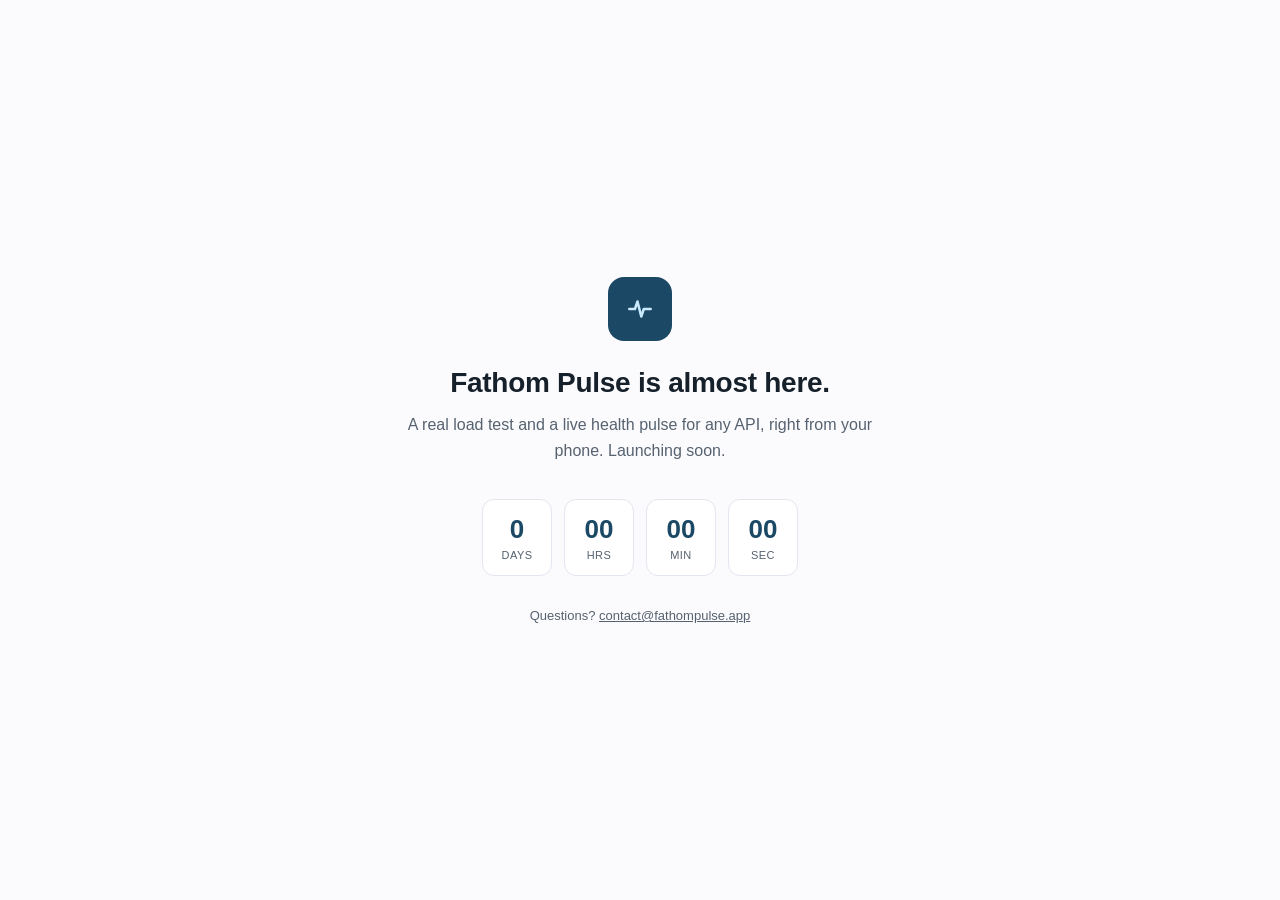
==== index.html @ 9a53a2c8 "Coming-soon countdown page History intentionally starts fresh here - the full site (screenshots, cop" ====
<!doctype html>
<html lang="en">
<head>
<meta charset="utf-8" />
<meta name="viewport" content="width=device-width, initial-scale=1" />
<title>Fathom Pulse - Coming soon</title>
<meta name="description" content="Fathom Pulse: turn any Postman collection into a real load test and a live health pulse, right from your phone. Launching soon." />
<link rel="icon" href="data:image/svg+xml,<svg xmlns=%22http://www.w3.org/2000/svg%22 viewBox=%220 0 108 108%22><rect width=%22108%22 height=%22108%22 rx=%2222%22 fill=%22%231b4965%22/><path d=%22M20 54 L38 54 L46 30 L58 78 L66 54 L88 54%22 fill=%22none%22 stroke=%22%23cae9ff%22 stroke-width=%226%22 stroke-linecap=%22round%22 stroke-linejoin=%22round%22/></svg>" />
<style>
  :root {
    --brand: #1b4965;
    --accent: #5fa8d3;
    --accent-soft: #cae9ff;
    --bg: #fbfbfe;
    --surface: #ffffff;
    --border: #e2e6ee;
    --text: #16202a;
    --text-muted: #56626f;
  }
  @media (prefers-color-scheme: dark) {
    :root {
      --bg: #0e1520;
      --surface: #141d29;
      --border: #263140;
      --text: #eaf0f6;
      --text-muted: #9aa8b6;
      --accent: #7cbde0;
      --accent-soft: #234258;
    }
  }
  * { box-sizing: border-box; }
  body {
    margin: 0;
    min-height: 100vh;
    display: flex;
    align-items: center;
    justify-content: center;
    background: var(--bg);
    color: var(--text);
    font-family: -apple-system, BlinkMacSystemFont, "Segoe UI", Roboto, Helvetica, Arial, sans-serif;
    padding: 24px;
  }
  .card {
    max-width: 480px;
    width: 100%;
    text-align: center;
  }
  .mark {
    width: 64px;
    height: 64px;
    border-radius: 16px;
    background: var(--brand);
    display: inline-flex;
    align-items: center;
    justify-content: center;
    margin-bottom: 24px;
  }
  .mark svg { width: 34px; height: 34px; }
  h1 {
    font-size: 28px;
    line-height: 1.25;
    margin: 0 0 12px;
    letter-spacing: -0.01em;
  }
  p.lead {
    color: var(--text-muted);
    font-size: 16px;
    line-height: 1.6;
    margin: 0 0 36px;
  }
  .countdown {
    display: flex;
    gap: 12px;
    justify-content: center;
    margin-bottom: 32px;
  }
  .unit {
    background: var(--surface);
    border: 1px solid var(--border);
    border-radius: 12px;
    padding: 14px 4px;
    width: 70px;
  }
  .unit .num {
    font-size: 26px;
    font-weight: 700;
    font-variant-numeric: tabular-nums;
    color: var(--brand);
  }
  @media (prefers-color-scheme: dark) {
    .unit .num { color: var(--accent); }
  }
  .unit .label {
    font-size: 11px;
    text-transform: uppercase;
    letter-spacing: 0.04em;
    color: var(--text-muted);
    margin-top: 4px;
  }
  .footer {
    font-size: 13px;
    color: var(--text-muted);
  }
  .footer a { color: var(--text-muted); }
</style>
</head>
<body>

<div class="card">
  <span class="mark">
    <svg viewBox="0 0 108 108" fill="none" xmlns="http://www.w3.org/2000/svg">
      <path d="M20 54 L38 54 L46 30 L58 78 L66 54 L88 54" stroke="#cae9ff" stroke-width="8" stroke-linecap="round" stroke-linejoin="round" />
    </svg>
  </span>
  <h1>Fathom Pulse is almost here.</h1>
  <p class="lead">A real load test and a live health pulse for any API, right from your phone. Launching soon.</p>

  <div class="countdown" id="countdown">
    <div class="unit"><div class="num" id="cd-days">-</div><div class="label">Days</div></div>
    <div class="unit"><div class="num" id="cd-hours">-</div><div class="label">Hrs</div></div>
    <div class="unit"><div class="num" id="cd-mins">-</div><div class="label">Min</div></div>
    <div class="unit"><div class="num" id="cd-secs">-</div><div class="label">Sec</div></div>
  </div>

  <div class="footer">
    Questions? <a href="mailto:contact@fathompulse.app">contact@fathompulse.app</a>
  </div>
</div>

<script>
  // Placeholder launch date - update this once a real date is locked in.
  var LAUNCH = new Date("2026-10-05T12:00:00Z").getTime();

  function tick() {
    var now = Date.now();
    var diff = Math.max(0, LAUNCH - now);
    var days = Math.floor(diff / 86400000);
    var hours = Math.floor((diff % 86400000) / 3600000);
    var mins = Math.floor((diff % 3600000) / 60000);
    var secs = Math.floor((diff % 60000) / 1000);
    document.getElementById("cd-days").textContent = days;
    document.getElementById("cd-hours").textContent = String(hours).padStart(2, "0");
    document.getElementById("cd-mins").textContent = String(mins).padStart(2, "0");
    document.getElementById("cd-secs").textContent = String(secs).padStart(2, "0");
  }
  tick();
  setInterval(tick, 1000);
</script>

</body>
</html>
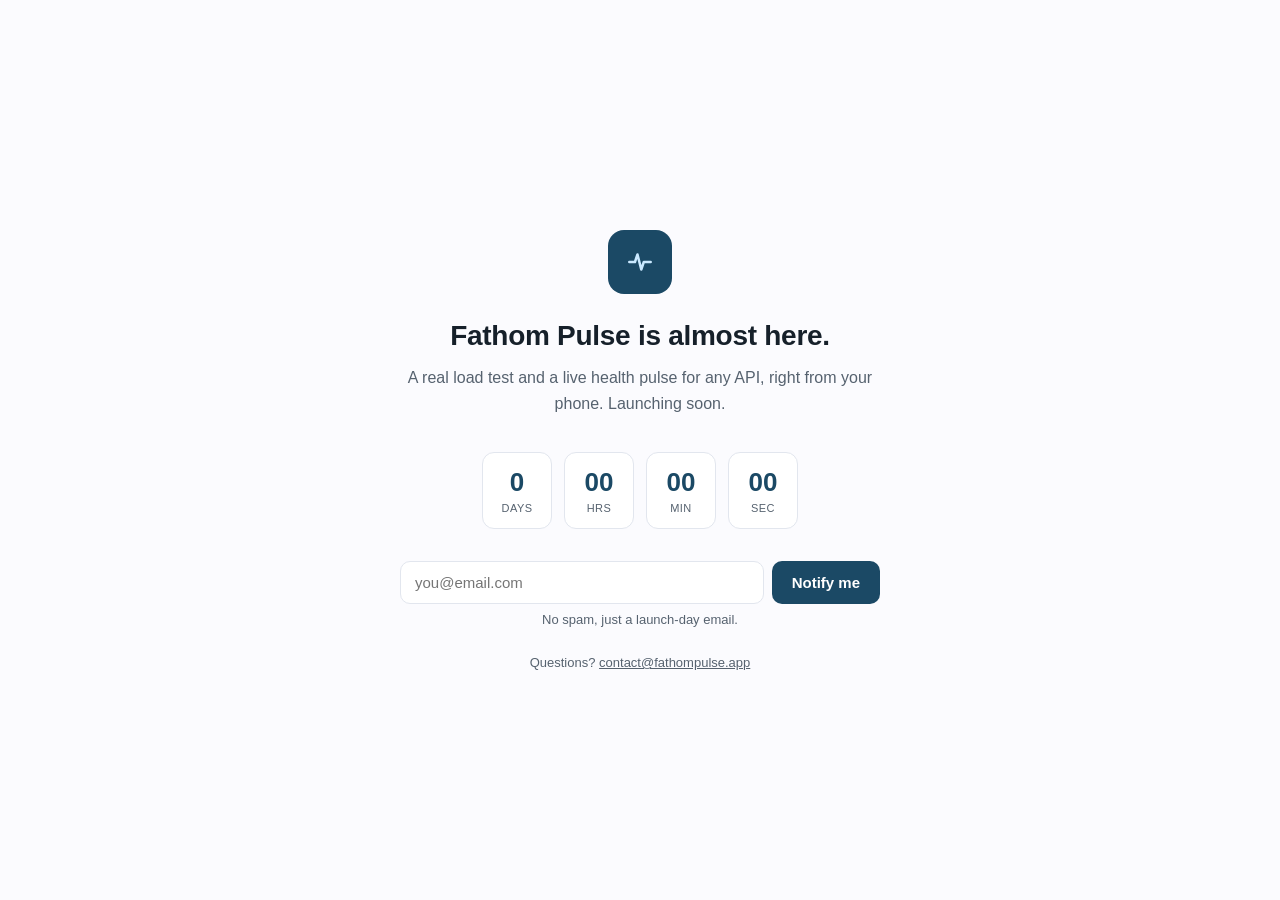
==== commit cbcff9c3: "Fathom Pulse coming soon" ====
--- a/index.html
+++ b/index.html
@@ -102,6 +102,44 @@
     color: var(--text-muted);
   }
   .footer a { color: var(--text-muted); }
+  .waitlist {
+    display: flex;
+    gap: 8px;
+    margin-bottom: 20px;
+  }
+  .waitlist input[type="email"] {
+    flex: 1;
+    min-width: 0;
+    padding: 12px 14px;
+    border-radius: 10px;
+    border: 1px solid var(--border);
+    background: var(--surface);
+    color: var(--text);
+    font-size: 15px;
+    font-family: inherit;
+  }
+  .waitlist input[type="email"]:focus {
+    outline: 2px solid var(--accent);
+    outline-offset: 1px;
+  }
+  .waitlist button {
+    padding: 12px 20px;
+    border-radius: 10px;
+    border: none;
+    background: var(--brand);
+    color: #fff;
+    font-size: 15px;
+    font-weight: 600;
+    font-family: inherit;
+    cursor: pointer;
+    white-space: nowrap;
+  }
+  .waitlist button:hover { opacity: 0.92; }
+  .waitlist-note {
+    font-size: 13px;
+    color: var(--text-muted);
+    margin: -12px 0 28px;
+  }
 </style>
 </head>
 <body>
@@ -122,14 +160,20 @@
     <div class="unit"><div class="num" id="cd-secs">-</div><div class="label">Sec</div></div>
   </div>
 
+  <form class="waitlist" id="waitlistForm" action="https://formspree.io/f/mnpndppr" method="POST">
+    <input type="email" name="email" placeholder="you@email.com" required aria-label="Email address" />
+    <input type="hidden" name="_subject" value="New Fathom Pulse waitlist signup" />
+    <button type="submit">Notify me</button>
+  </form>
+  <p class="waitlist-note" id="waitlistNote">No spam, just a launch-day email.</p>
+
   <div class="footer">
     Questions? <a href="mailto:contact@fathompulse.app">contact@fathompulse.app</a>
   </div>
 </div>
 
 <script>
-  // Placeholder launch date - update this once a real date is locked in.
-  var LAUNCH = new Date("2026-10-05T12:00:00Z").getTime();
+  var LAUNCH = new Date("2026-10-29T12:00:00Z").getTime();
 
   function tick() {
     var now = Date.now();
@@ -145,6 +189,34 @@
   }
   tick();
   setInterval(tick, 1000);
+
+  // Free Formspree plans don't support the server-side _next redirect, so
+  // submit via fetch and redirect client-side instead once it succeeds.
+  var form = document.getElementById("waitlistForm");
+  var note = document.getElementById("waitlistNote");
+  form.addEventListener("submit", function (e) {
+    e.preventDefault();
+    var data = new FormData(form);
+    var submitBtn = form.querySelector("button");
+    submitBtn.disabled = true;
+    fetch(form.action, {
+      method: "POST",
+      body: data,
+      headers: { Accept: "application/json" },
+    })
+      .then(function (res) {
+        if (res.ok) {
+          window.location.href = "/thanks.html";
+        } else {
+          submitBtn.disabled = false;
+          note.textContent = "Something went wrong, try again in a moment.";
+        }
+      })
+      .catch(function () {
+        submitBtn.disabled = false;
+        note.textContent = "Something went wrong, try again in a moment.";
+      });
+  });
 </script>
 
 </body>
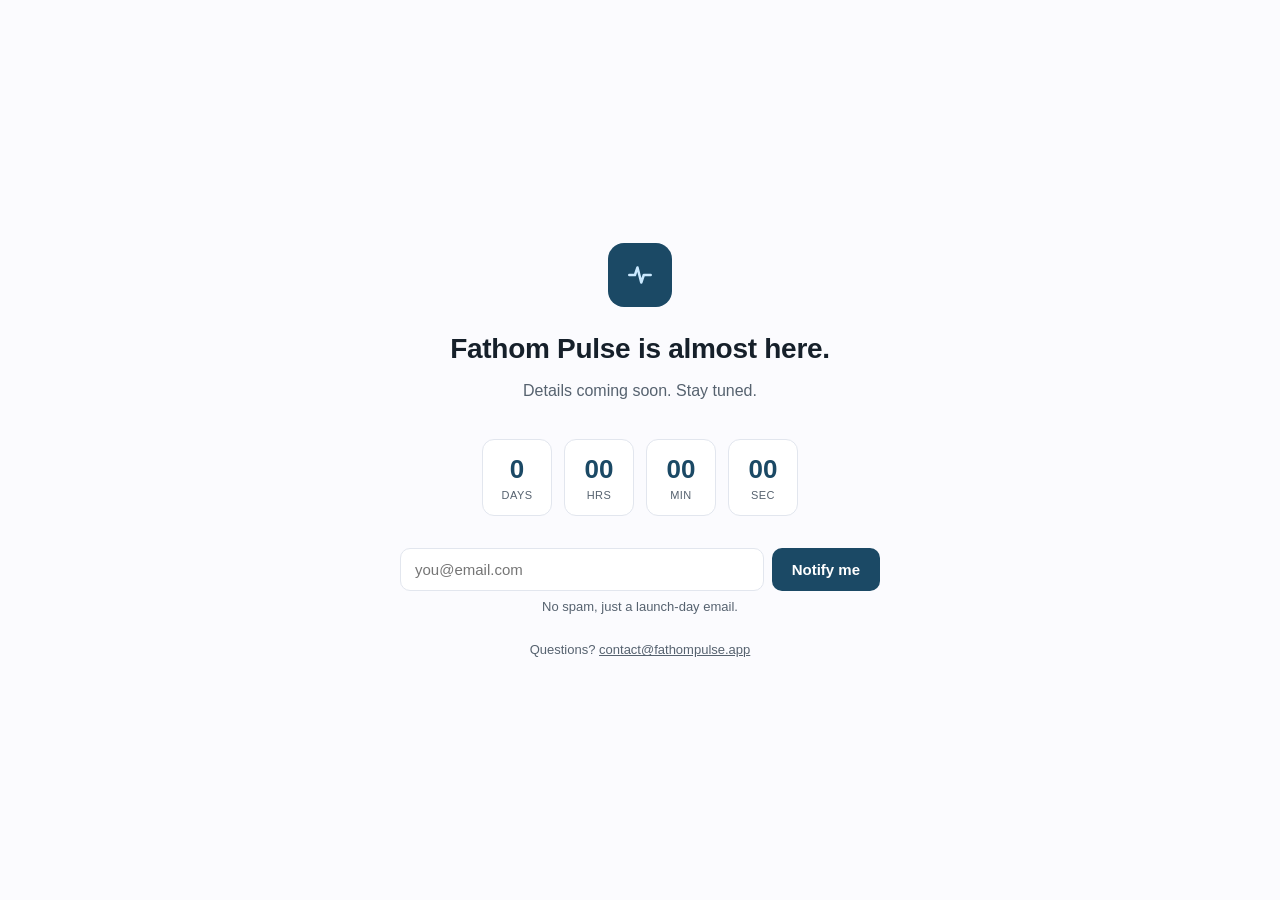
==== commit c83d1c6b: "Keep teaser copy generic, set terms date" ====
--- a/index.html
+++ b/index.html
@@ -4,7 +4,7 @@
 <meta charset="utf-8" />
 <meta name="viewport" content="width=device-width, initial-scale=1" />
 <title>Fathom Pulse - Coming soon</title>
-<meta name="description" content="Fathom Pulse: turn any Postman collection into a real load test and a live health pulse, right from your phone. Launching soon." />
+<meta name="description" content="Fathom Pulse is launching soon. Join the waitlist to hear on launch day." />
 <link rel="icon" href="data:image/svg+xml,<svg xmlns=%22http://www.w3.org/2000/svg%22 viewBox=%220 0 108 108%22><rect width=%22108%22 height=%22108%22 rx=%2222%22 fill=%22%231b4965%22/><path d=%22M20 54 L38 54 L46 30 L58 78 L66 54 L88 54%22 fill=%22none%22 stroke=%22%23cae9ff%22 stroke-width=%226%22 stroke-linecap=%22round%22 stroke-linejoin=%22round%22/></svg>" />
 <style>
   :root {
@@ -151,7 +151,7 @@
     </svg>
   </span>
   <h1>Fathom Pulse is almost here.</h1>
-  <p class="lead">A real load test and a live health pulse for any API, right from your phone. Launching soon.</p>
+  <p class="lead">Details coming soon. Stay tuned.</p>
 
   <div class="countdown" id="countdown">
     <div class="unit"><div class="num" id="cd-days">-</div><div class="label">Days</div></div>
